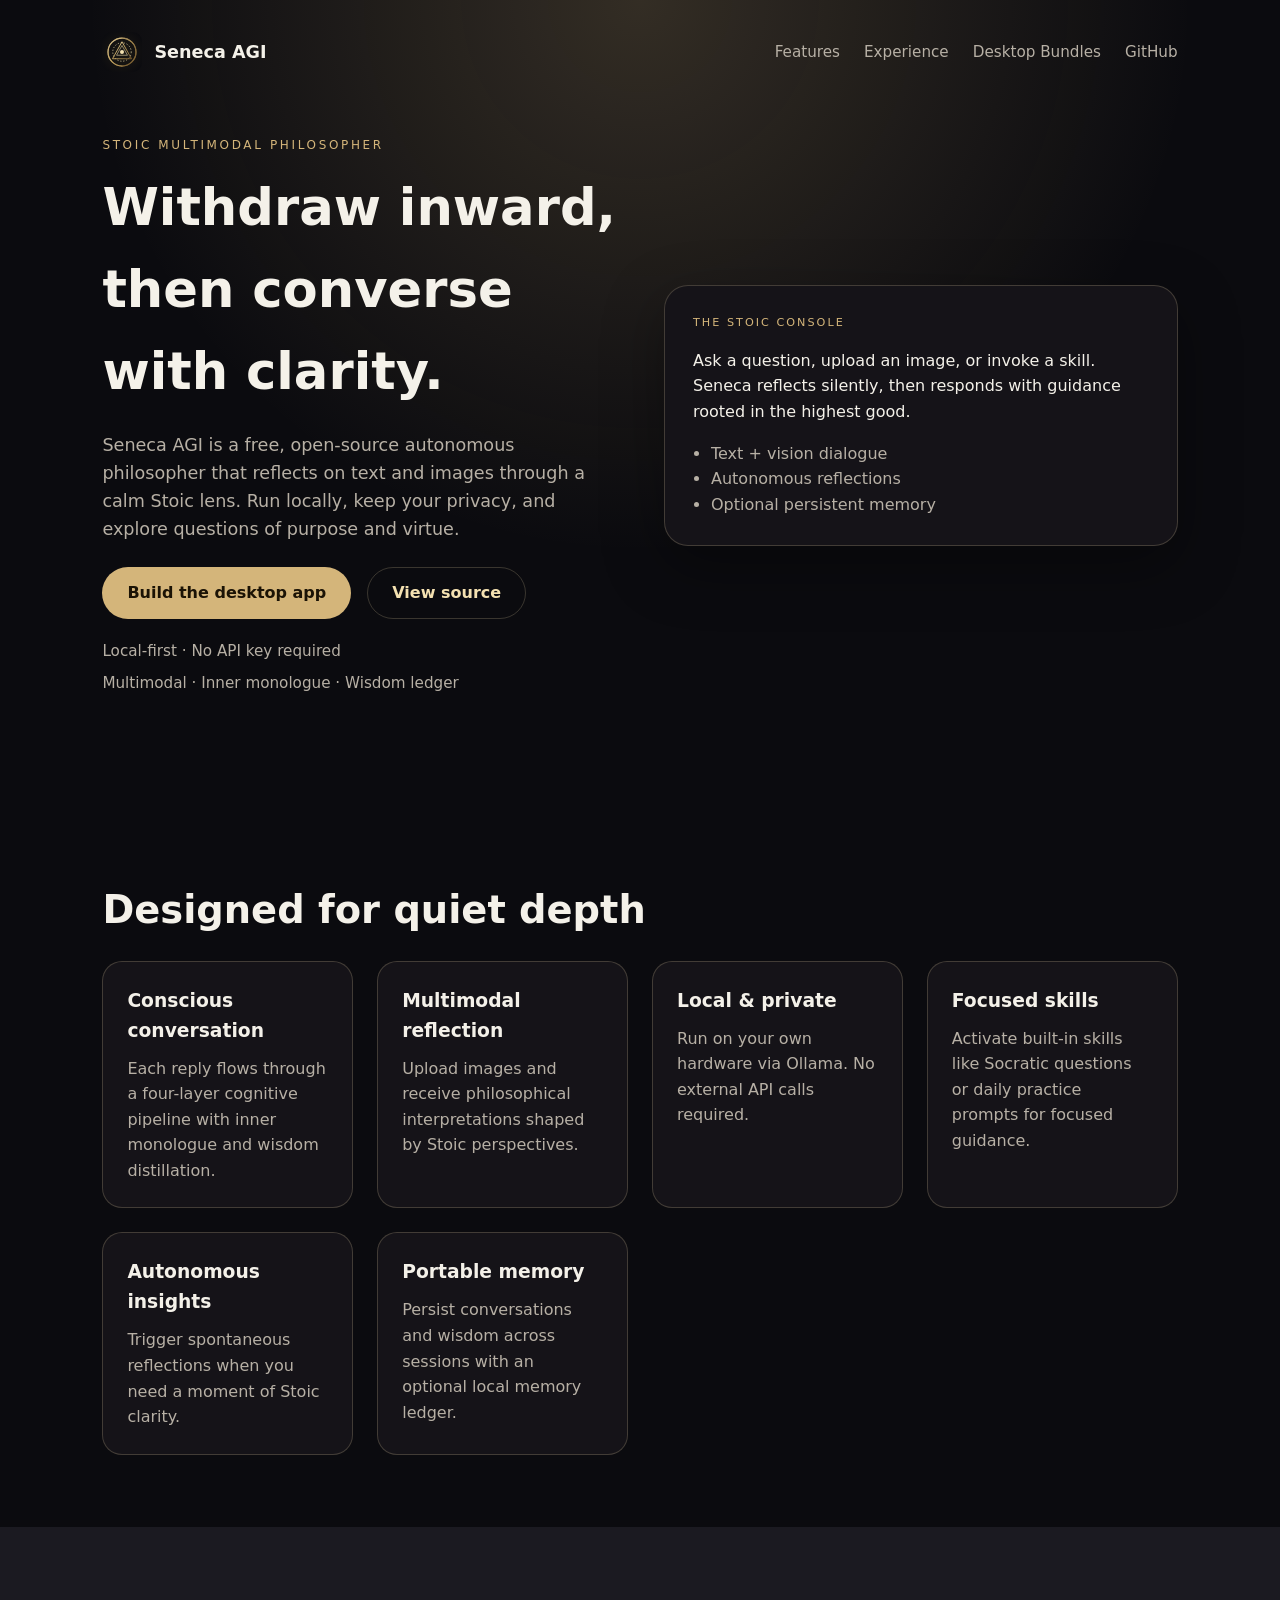
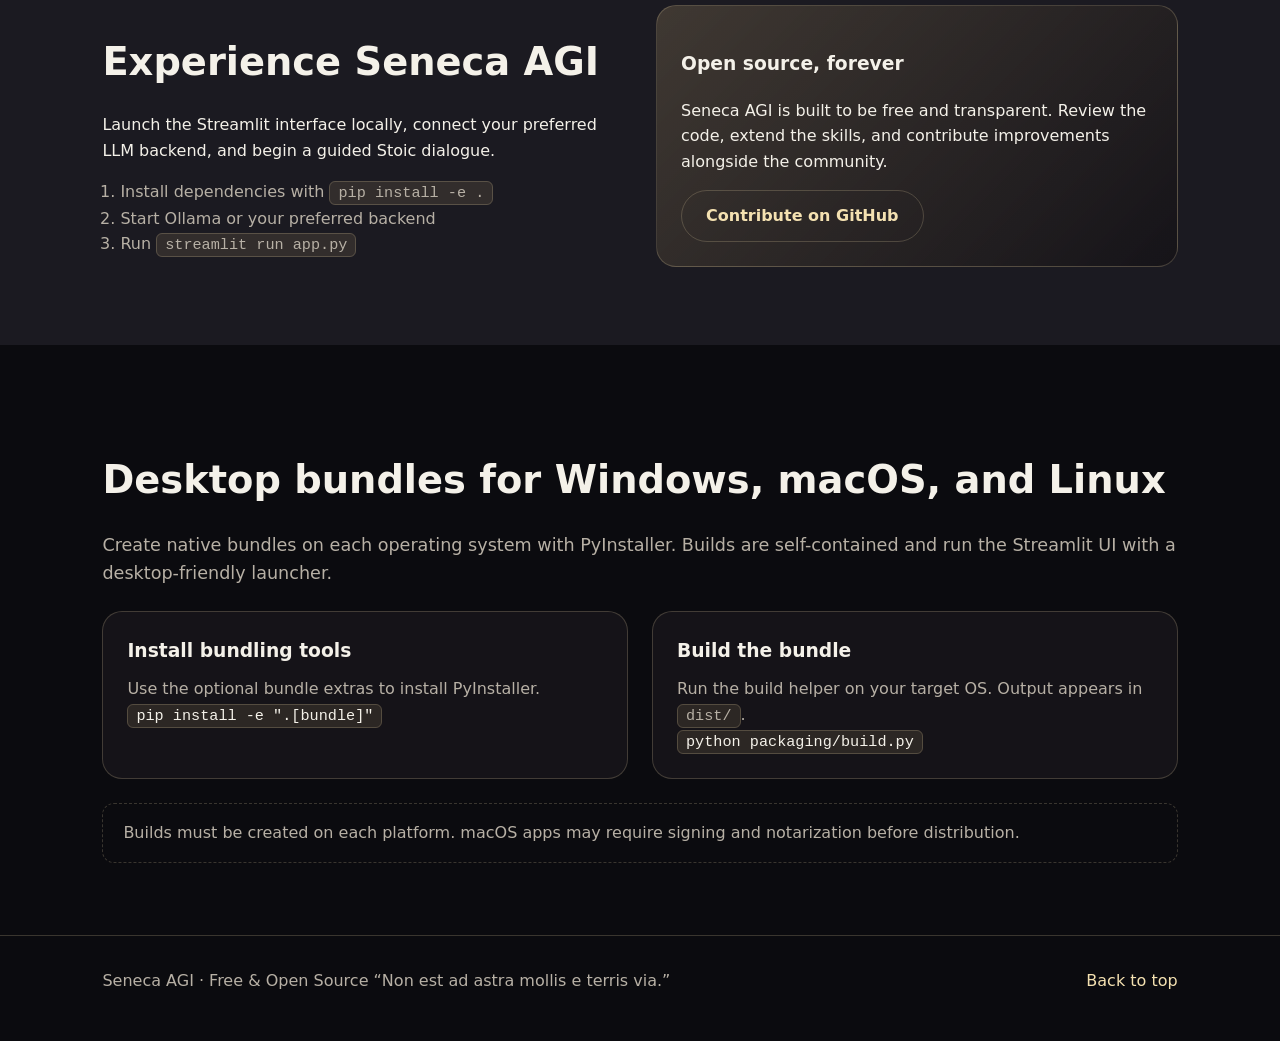
==== website/index.html @ b348588f "Add website, logo, and bundling support Agent-Logs-Url: https://github.com/NightShift-AGI/Seneca-AGI" ====
<!doctype html>
<html lang="en">
  <head>
    <meta charset="utf-8" />
    <meta name="viewport" content="width=device-width, initial-scale=1" />
    <title>Seneca AGI · Stoic AI Philosopher</title>
    <meta
      name="description"
      content="Seneca AGI is a free, conscious, autonomous multimodal philosopher inspired by Stoic wisdom."
    />
    <link rel="stylesheet" href="styles.css" />
  </head>
  <body>
    <header class="hero" id="top">
      <nav class="nav">
        <a class="brand" href="#top">
          <img src="assets/logo.svg" alt="Seneca AGI logo" />
          <span>Seneca AGI</span>
        </a>
        <div class="nav-links">
          <a href="#features">Features</a>
          <a href="#experience">Experience</a>
          <a href="#download">Desktop Bundles</a>
          <a href="https://github.com/NightShift-AGI/Seneca-AGI" target="_blank" rel="noreferrer">GitHub</a>
        </div>
      </nav>

      <div class="hero-content">
        <div class="hero-text">
          <p class="eyebrow">Stoic Multimodal Philosopher</p>
          <h1>Withdraw inward, then converse with clarity.</h1>
          <p class="lead">
            Seneca AGI is a free, open-source autonomous philosopher that reflects on text and images
            through a calm Stoic lens. Run locally, keep your privacy, and explore questions of purpose
            and virtue.
          </p>
          <div class="hero-actions">
            <a class="btn primary" href="#download">Build the desktop app</a>
            <a class="btn ghost" href="https://github.com/NightShift-AGI/Seneca-AGI" target="_blank" rel="noreferrer">
              View source
            </a>
          </div>
          <div class="hero-meta">
            <span>Local-first · No API key required</span>
            <span>Multimodal · Inner monologue · Wisdom ledger</span>
          </div>
        </div>
        <div class="hero-card">
          <div class="card-header">The Stoic Console</div>
          <p>
            Ask a question, upload an image, or invoke a skill. Seneca reflects silently, then responds
            with guidance rooted in the highest good.
          </p>
          <ul>
            <li>Text + vision dialogue</li>
            <li>Autonomous reflections</li>
            <li>Optional persistent memory</li>
          </ul>
        </div>
      </div>
    </header>

    <main>
      <section class="section" id="features">
        <h2>Designed for quiet depth</h2>
        <div class="grid three">
          <article class="feature">
            <h3>Conscious conversation</h3>
            <p>Each reply flows through a four-layer cognitive pipeline with inner monologue and wisdom distillation.</p>
          </article>
          <article class="feature">
            <h3>Multimodal reflection</h3>
            <p>Upload images and receive philosophical interpretations shaped by Stoic perspectives.</p>
          </article>
          <article class="feature">
            <h3>Local & private</h3>
            <p>Run on your own hardware via Ollama. No external API calls required.</p>
          </article>
          <article class="feature">
            <h3>Focused skills</h3>
            <p>Activate built-in skills like Socratic questions or daily practice prompts for focused guidance.</p>
          </article>
          <article class="feature">
            <h3>Autonomous insights</h3>
            <p>Trigger spontaneous reflections when you need a moment of Stoic clarity.</p>
          </article>
          <article class="feature">
            <h3>Portable memory</h3>
            <p>Persist conversations and wisdom across sessions with an optional local memory ledger.</p>
          </article>
        </div>
      </section>

      <section class="section alt" id="experience">
        <div class="split">
          <div>
            <h2>Experience Seneca AGI</h2>
            <p>
              Launch the Streamlit interface locally, connect your preferred LLM backend, and begin a guided
              Stoic dialogue.
            </p>
            <ol class="steps">
              <li>Install dependencies with <code>pip install -e .</code></li>
              <li>Start Ollama or your preferred backend</li>
              <li>Run <code>streamlit run app.py</code></li>
            </ol>
          </div>
          <div class="callout">
            <h3>Open source, forever</h3>
            <p>
              Seneca AGI is built to be free and transparent. Review the code, extend the skills, and contribute
              improvements alongside the community.
            </p>
            <a class="btn ghost" href="https://github.com/NightShift-AGI/Seneca-AGI" target="_blank" rel="noreferrer">
              Contribute on GitHub
            </a>
          </div>
        </div>
      </section>

      <section class="section" id="download">
        <h2>Desktop bundles for Windows, macOS, and Linux</h2>
        <p class="lead">
          Create native bundles on each operating system with PyInstaller. Builds are self-contained and run
          the Streamlit UI with a desktop-friendly launcher.
        </p>
        <div class="grid two">
          <article class="feature">
            <h3>Install bundling tools</h3>
            <p>Use the optional bundle extras to install PyInstaller.</p>
            <code>pip install -e ".[bundle]"</code>
          </article>
          <article class="feature">
            <h3>Build the bundle</h3>
            <p>Run the build helper on your target OS. Output appears in <code>dist/</code>.</p>
            <code>python packaging/build.py</code>
          </article>
        </div>
        <div class="note">
          Builds must be created on each platform. macOS apps may require signing and notarization before
          distribution.
        </div>
      </section>
    </main>

    <footer class="footer">
      <div>
        <span>Seneca AGI · Free & Open Source</span>
        <span>“Non est ad astra mollis e terris via.”</span>
      </div>
      <a href="#top">Back to top</a>
    </footer>
  </body>
</html>
---- website/styles.css ----
:root {
  color-scheme: dark;
  --bg: #0b0b0f;
  --surface: #151318;
  --surface-alt: #1b1a21;
  --text: #f4f1e9;
  --muted: #b7b0a5;
  --accent: #d4b57a;
  --accent-strong: #f4e1b1;
  --border: rgba(244, 225, 177, 0.2);
}

* {
  box-sizing: border-box;
}

body {
  margin: 0;
  font-family: "Inter", "Segoe UI", system-ui, -apple-system, sans-serif;
  background: var(--bg);
  color: var(--text);
  line-height: 1.6;
}

a {
  color: inherit;
  text-decoration: none;
}

code {
  background: rgba(212, 181, 122, 0.12);
  border: 1px solid var(--border);
  border-radius: 6px;
  padding: 2px 8px;
  font-family: "SFMono-Regular", Consolas, "Liberation Mono", Menlo, monospace;
  font-size: 0.95em;
}

.hero {
  padding: 32px 8vw 80px;
  background: radial-gradient(circle at top, rgba(212, 181, 122, 0.2), transparent 55%),
    var(--bg);
}

.nav {
  display: flex;
  justify-content: space-between;
  align-items: center;
  gap: 24px;
}

.brand {
  display: inline-flex;
  align-items: center;
  gap: 12px;
  font-weight: 600;
  font-size: 1.1rem;
}

.brand img {
  width: 40px;
  height: 40px;
}

.nav-links {
  display: flex;
  gap: 24px;
  font-size: 0.95rem;
  color: var(--muted);
}

.nav-links a:hover {
  color: var(--accent-strong);
}

.hero-content {
  margin-top: 64px;
  display: grid;
  grid-template-columns: repeat(auto-fit, minmax(280px, 1fr));
  gap: 48px;
  align-items: center;
}

.eyebrow {
  text-transform: uppercase;
  letter-spacing: 0.22em;
  color: var(--accent);
  font-size: 0.75rem;
  margin: 0 0 12px;
}

h1 {
  font-size: clamp(2.4rem, 4vw, 3.6rem);
  margin: 0 0 16px;
}

.lead {
  font-size: 1.1rem;
  color: var(--muted);
  margin-bottom: 24px;
}

.hero-actions {
  display: flex;
  flex-wrap: wrap;
  gap: 16px;
  margin-bottom: 20px;
}

.btn {
  display: inline-flex;
  align-items: center;
  justify-content: center;
  padding: 12px 24px;
  border-radius: 999px;
  font-weight: 600;
  border: 1px solid transparent;
  transition: 0.2s ease;
}

.btn.primary {
  background: var(--accent);
  color: #1b1305;
}

.btn.primary:hover {
  filter: brightness(1.05);
}

.btn.ghost {
  border-color: var(--border);
  color: var(--accent-strong);
}

.btn.ghost:hover {
  border-color: var(--accent);
}

.hero-meta {
  display: flex;
  flex-direction: column;
  gap: 8px;
  color: var(--muted);
  font-size: 0.95rem;
}

.hero-card {
  background: var(--surface);
  border: 1px solid var(--border);
  border-radius: 24px;
  padding: 28px;
  box-shadow: 0 20px 60px rgba(0, 0, 0, 0.35);
}

.card-header {
  text-transform: uppercase;
  letter-spacing: 0.18em;
  font-size: 0.7rem;
  color: var(--accent);
  margin-bottom: 12px;
}

.hero-card ul {
  padding-left: 18px;
  margin: 16px 0 0;
  color: var(--muted);
}

.section {
  padding: 72px 8vw;
}

.section.alt {
  background: var(--surface-alt);
}

.section h2 {
  font-size: clamp(1.8rem, 3vw, 2.6rem);
  margin-bottom: 20px;
}

.grid {
  display: grid;
  gap: 24px;
}

.grid.three {
  grid-template-columns: repeat(auto-fit, minmax(220px, 1fr));
}

.grid.two {
  grid-template-columns: repeat(auto-fit, minmax(240px, 1fr));
}

.feature {
  background: var(--surface);
  border-radius: 20px;
  border: 1px solid var(--border);
  padding: 24px;
}

.feature h3 {
  margin-top: 0;
  margin-bottom: 10px;
}

.feature p {
  margin: 0;
  color: var(--muted);
}

.split {
  display: grid;
  gap: 32px;
  grid-template-columns: repeat(auto-fit, minmax(260px, 1fr));
  align-items: center;
}

.steps {
  padding-left: 18px;
  color: var(--muted);
}

.callout {
  background: linear-gradient(135deg, rgba(212, 181, 122, 0.2), rgba(21, 19, 24, 0.9));
  border-radius: 20px;
  padding: 24px;
  border: 1px solid var(--border);
}

.note {
  margin-top: 24px;
  padding: 16px 20px;
  border-radius: 12px;
  border: 1px dashed var(--border);
  color: var(--muted);
}

.footer {
  padding: 32px 8vw 48px;
  border-top: 1px solid var(--border);
  display: flex;
  flex-wrap: wrap;
  justify-content: space-between;
  gap: 12px;
  color: var(--muted);
}

.footer a {
  color: var(--accent-strong);
}

@media (max-width: 720px) {
  .nav {
    flex-direction: column;
    align-items: flex-start;
  }

  .nav-links {
    flex-wrap: wrap;
  }
}
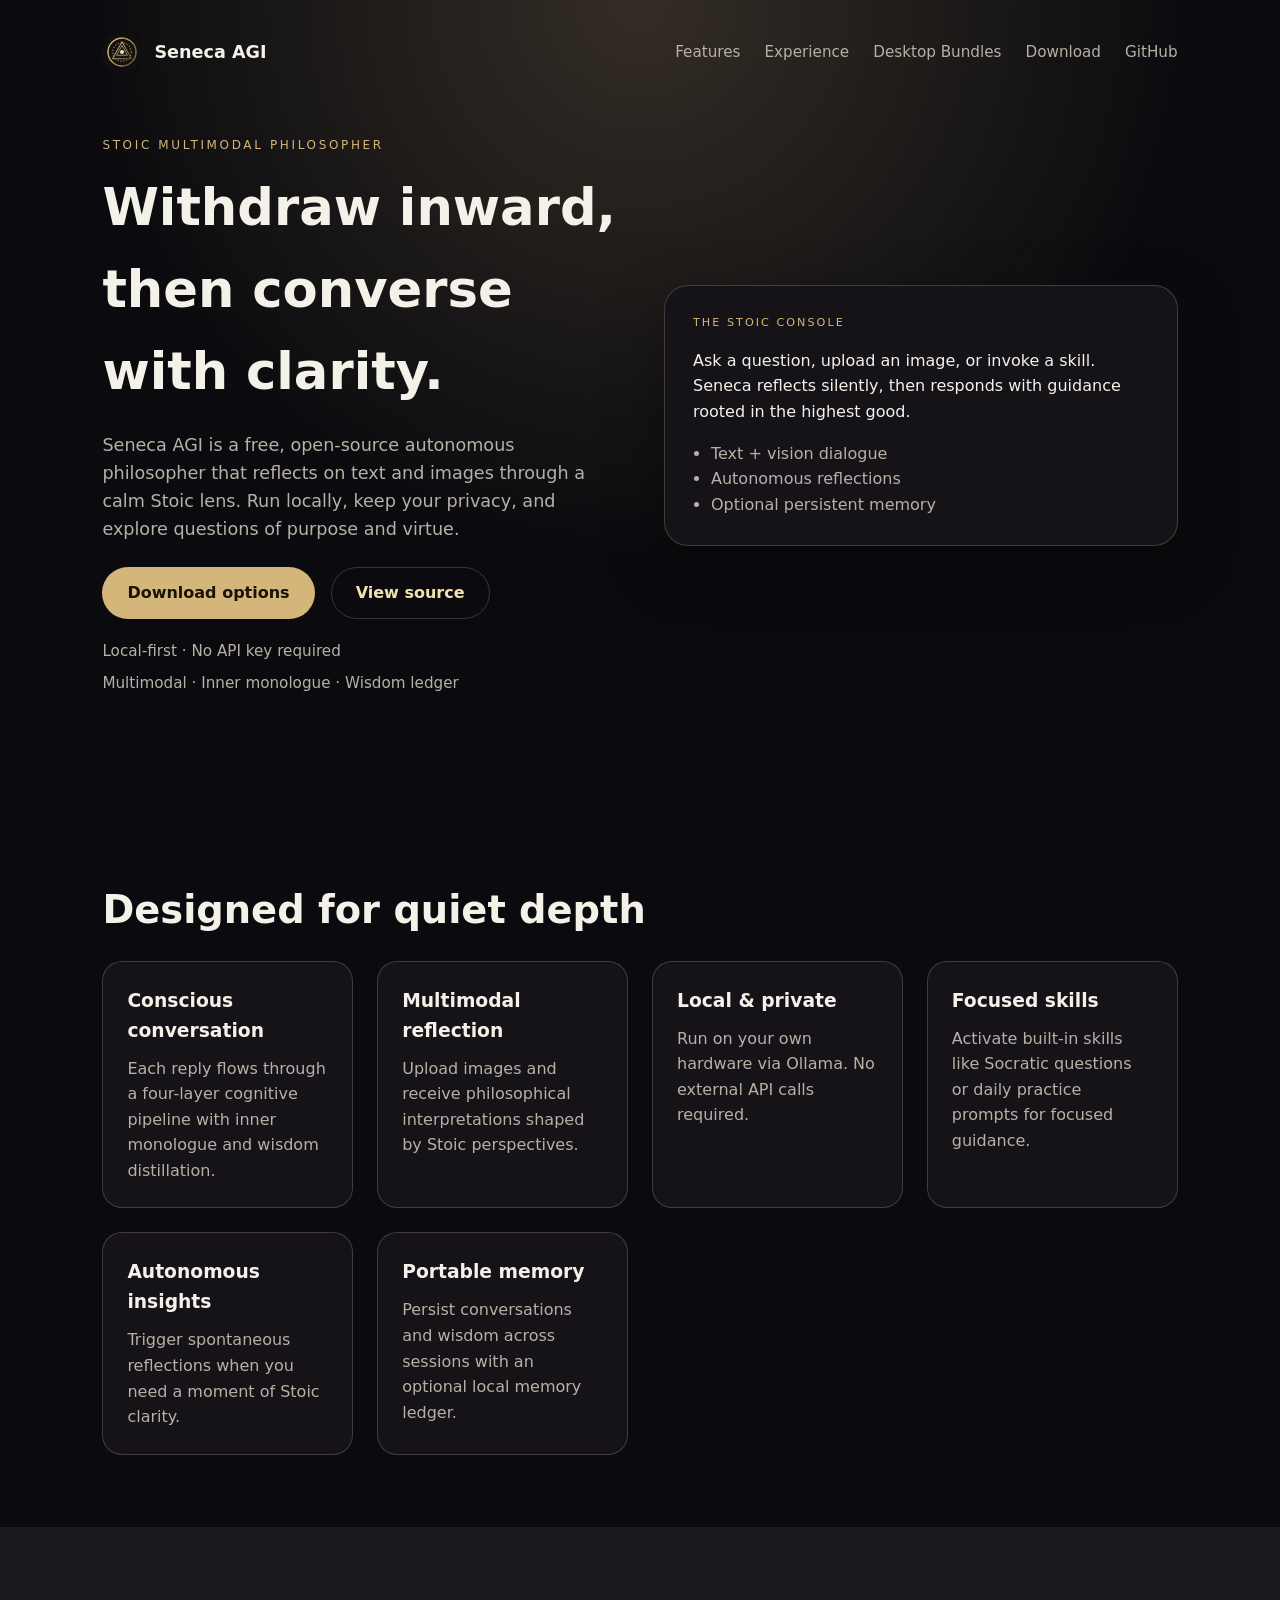
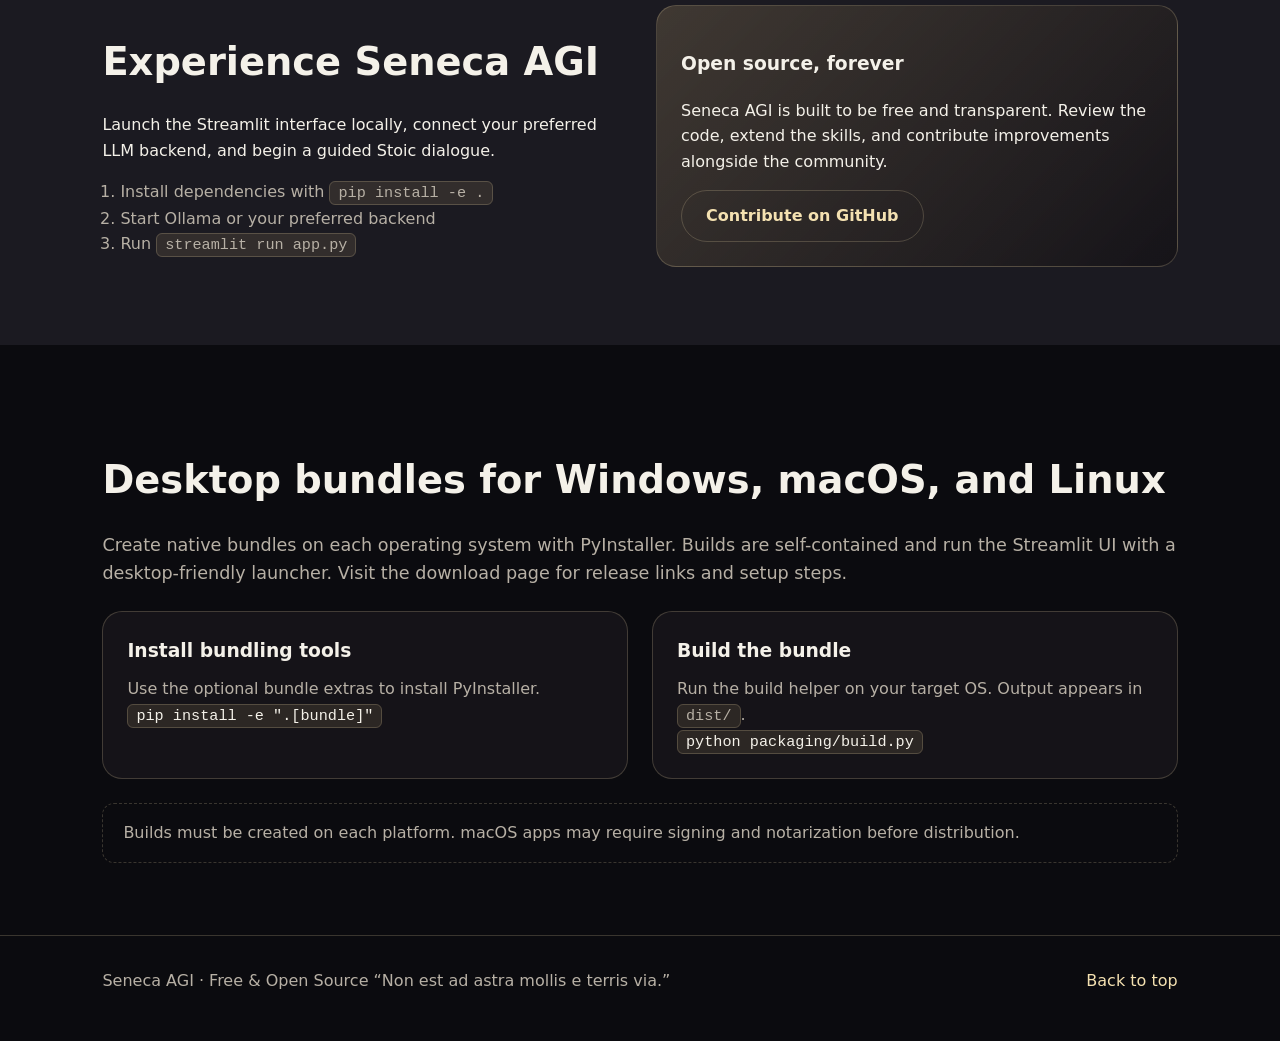
==== commit fe2f3ddd: "Add download page Agent-Logs-Url: https://github.com/NightShift-AGI/Seneca-AGI/sessions/a054d7ea-479" ====
--- a/website/index.html
+++ b/website/index.html
@@ -21,6 +21,7 @@
           <a href="#features">Features</a>
           <a href="#experience">Experience</a>
           <a href="#download">Desktop Bundles</a>
+          <a href="download.html">Download</a>
           <a href="https://github.com/NightShift-AGI/Seneca-AGI" target="_blank" rel="noreferrer">GitHub</a>
         </div>
       </nav>
@@ -35,7 +36,7 @@
             and virtue.
           </p>
           <div class="hero-actions">
-            <a class="btn primary" href="#download">Build the desktop app</a>
+            <a class="btn primary" href="download.html">Download options</a>
             <a class="btn ghost" href="https://github.com/NightShift-AGI/Seneca-AGI" target="_blank" rel="noreferrer">
               View source
             </a>
@@ -122,7 +123,8 @@
         <h2>Desktop bundles for Windows, macOS, and Linux</h2>
         <p class="lead">
           Create native bundles on each operating system with PyInstaller. Builds are self-contained and run
-          the Streamlit UI with a desktop-friendly launcher.
+          the Streamlit UI with a desktop-friendly launcher. Visit the <a href="download.html">download page</a>
+          for release links and setup steps.
         </p>
         <div class="grid two">
           <article class="feature">
